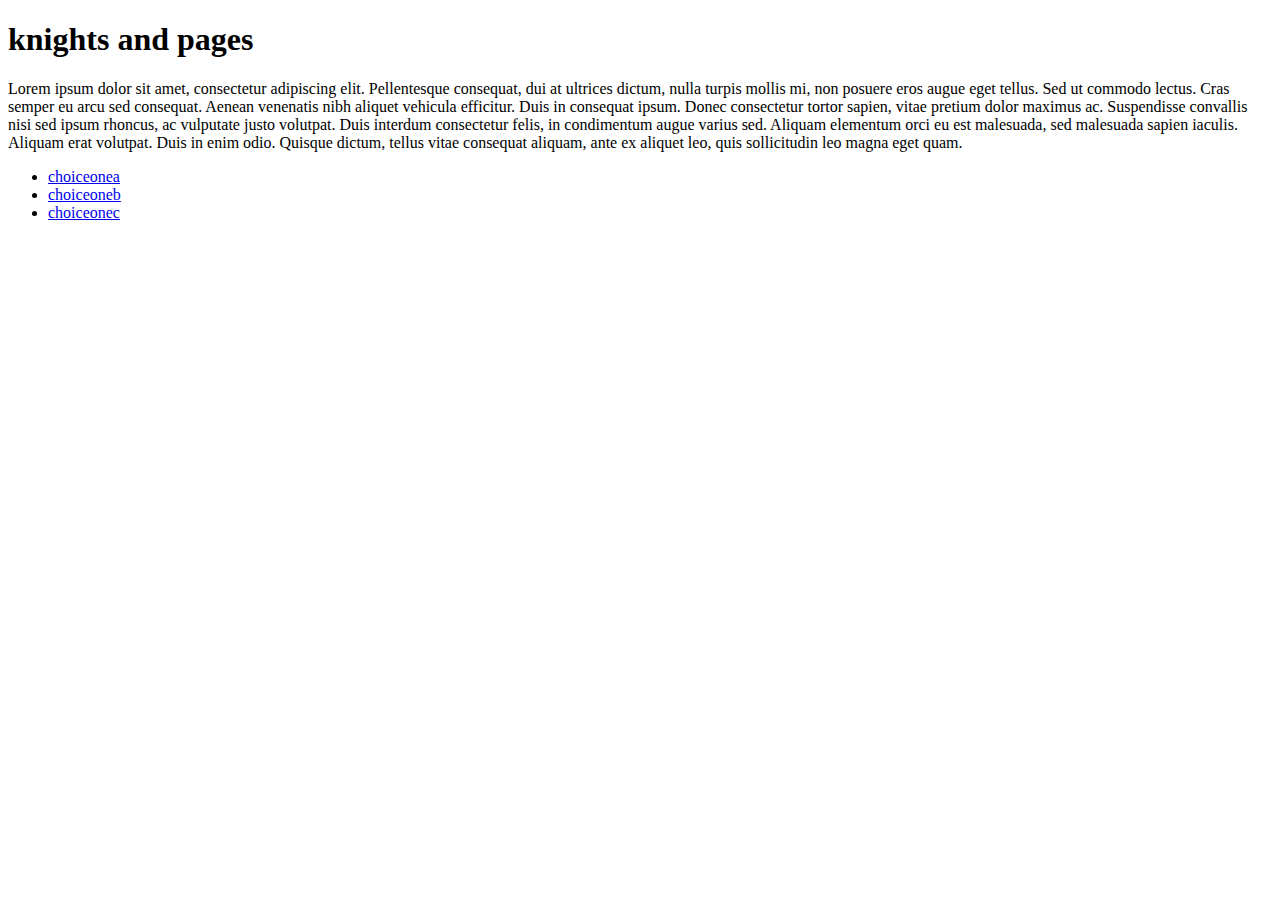
==== index.html @ 91496182 "firstcommit" ====
<!DOCTYPE html>
<html>
  <head>
    <meta charset="utf-8">
    <title> knights and pages</title>


  </head>
  <body>

    <h1> knights and pages</h1>
    <p> Lorem ipsum dolor sit amet, consectetur adipiscing elit. Pellentesque consequat, dui at ultrices dictum, nulla turpis mollis mi, non posuere eros augue eget tellus. Sed ut commodo lectus. Cras semper eu arcu sed consequat. Aenean venenatis nibh aliquet vehicula efficitur. Duis in consequat ipsum. Donec consectetur tortor sapien, vitae pretium dolor maximus ac. Suspendisse convallis nisi sed ipsum rhoncus, ac vulputate justo volutpat. Duis interdum consectetur felis, in condimentum augue varius sed. Aliquam elementum orci eu est malesuada, sed malesuada sapien iaculis. Aliquam erat volutpat. Duis in enim odio. Quisque dictum, tellus vitae consequat aliquam, ante ex aliquet leo, quis sollicitudin leo magna eget quam.</p>


    <ul>
      <li><a href="choiceonea.html">choiceonea</a> </li>
      <li><a href="choiceoneb.html">choiceoneb</a> </li>
      <li><a href="choiceonec.html">choiceonec</a> </li>
    </ul>

  </body>
</html>
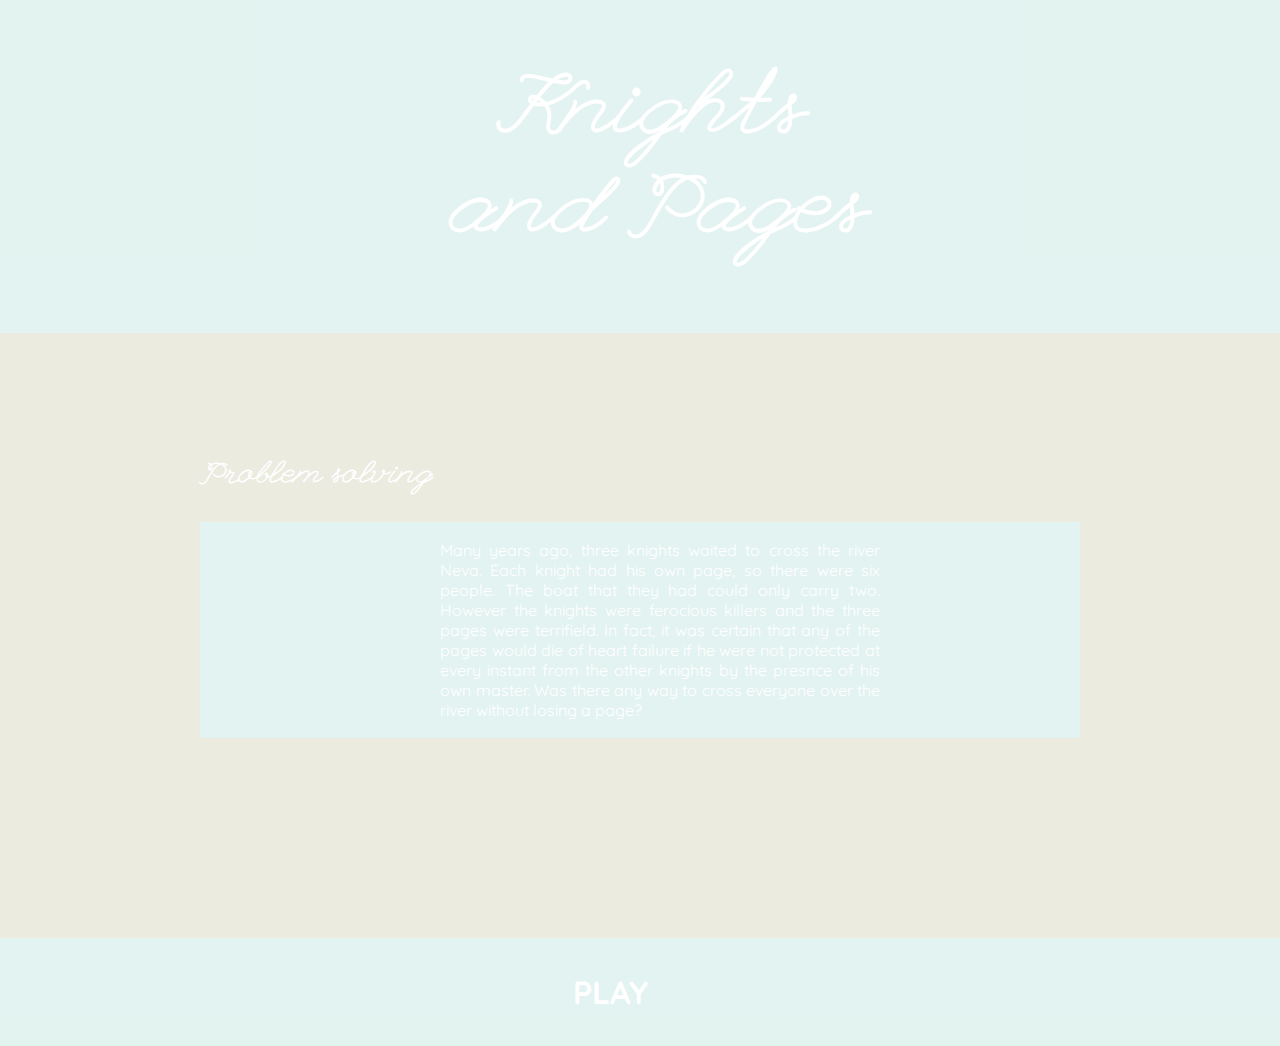
==== commit ed2a2f9b: "miseenligne2" ====
--- a/index.html
+++ b/index.html
@@ -2,21 +2,49 @@
 <html>
   <head>
     <meta charset="utf-8">
-    <title> knights and pages</title>
+    <title> KNIGHT AND PAGES</title>
+    <link rel="stylesheet" href="styles/main.css">
+  <link href="https://fonts.googleapis.com/css?family=League+Script|Quicksand" rel="stylesheet">
+
+  </head>
 
 
-  </head>
-  <body>
-
-    <h1> knights and pages</h1>
-    <p> Lorem ipsum dolor sit amet, consectetur adipiscing elit. Pellentesque consequat, dui at ultrices dictum, nulla turpis mollis mi, non posuere eros augue eget tellus. Sed ut commodo lectus. Cras semper eu arcu sed consequat. Aenean venenatis nibh aliquet vehicula efficitur. Duis in consequat ipsum. Donec consectetur tortor sapien, vitae pretium dolor maximus ac. Suspendisse convallis nisi sed ipsum rhoncus, ac vulputate justo volutpat. Duis interdum consectetur felis, in condimentum augue varius sed. Aliquam elementum orci eu est malesuada, sed malesuada sapien iaculis. Aliquam erat volutpat. Duis in enim odio. Quisque dictum, tellus vitae consequat aliquam, ante ex aliquet leo, quis sollicitudin leo magna eget quam.</p>
+<section id=images>
 
 
-    <ul>
-      <li><a href="choiceonea.html">choiceonea</a> </li>
-      <li><a href="choiceoneb.html">choiceoneb</a> </li>
-      <li><a href="choiceonec.html">choiceonec</a> </li>
-    </ul>
+
+  <body>
+<section id="bloctexte">
+<h1>Knights and Pages</h1></section>
+
+
+
+  <section id="bio">
+    <h2> Problem solving</h2>
+<section id="bloctexte">    <p> Many years ago, three knights waited to cross the river Neva. Each knight had his own page, so there were six people.
+    The boat that they had could only carry two.
+
+  However the knights were ferocious killers and the three pages were terrifield. In fact, it was certain that any of the pages would die of heart failure if he were not protected at every instant from the other knights by the presnce of his own master.
+
+Was there any way to cross everyone over the river without losing a page? </p></section></section>
+
+
+
+
+
+<section id="play">
+
+
+<ul>
+  <h3> <a href="PLAY.html">PLAY</a> </h3>
+
+</section>
+
+</section>
+
+
+
+
 
   </body>
 </html>
--- a/styles/main.css
+++ b/styles/main.css
@@ -0,0 +1,123 @@
+
+
+
+body
+{ background-color: #ebebe0;
+color : #ffffff;
+font-family: 'League Script', bold;
+background-image:url('images/riviere.jpg');
+margin:0;
+
+}
+
+h1 {
+font-size: 90px;
+text-align: center;
+  padding-left: 200px;
+padding-right: 200px;
+padding-top: 5px;
+padding-bottom: 5px;}
+
+
+h2
+{font-family: 'Quicksand', sans-serif;
+font-size: 1,2em;
+}
+
+p
+{font-family: 'Quicksand', sans-serif;
+
+
+}
+
+h3{
+  font-family: 'Quicksand', sans-serif;
+  font-size: 2em;
+  text-align: center;
+
+}
+
+
+
+#bio {
+padding-left: 200px;
+padding-right: 200px;
+padding-top: 100px;
+padding-bottom: 200px;
+text-align: justify;
+font-family: 'Quicksand', sans-serif;
+}
+
+
+
+#play {
+
+  padding-left: 100px;
+  padding-right: 200px;
+  padding-top: 2px;
+  padding-bottom: 2px;
+  border-top: 0px solid #ffffff;
+  border-bottom: 0,2px solid #ffffff;
+      border-left: 0,2px solid #ffffff;
+      border-right: 0,2px solid #ffffff;
+  border-radius: 0px 0px 0px 0px;
+  background-color: #ffffff;
+    background: rgba(221,249,251,0.6);
+}
+
+
+#comp {
+  background:#12717B;
+  color: #F4FDFE;  }
+
+  #bloctexte
+  {padding-left: 240px;
+  padding-right: 200px;
+  padding-top: 2px;
+  padding-bottom: 2px;
+  border-top: 0px solid #ffffff;
+  border-bottom: 0,2px solid #ffffff;
+      border-left: 0,2px solid #ffffff;
+      border-right: 0,2px solid #ffffff;
+  border-radius: 0px 0px 0px 0px;
+  background-color: #ffffff;
+    background: rgba(221,249,251,0.6);}
+
+
+  h4 {
+font-family: 'Quicksand', sans-serif;
+font-style: italic;
+font-size: 12px;
+
+  }
+
+  h2 {
+  font-family: 'League Script', cursive;
+    font-size: 2em;
+
+  }
+
+  .comp-section-content {
+    display: flex;
+    justify-content: space-around;}
+
+
+
+.comp-content {
+font-family: 'League Script', cursive;
+    margin: 20px;
+    width: auto;
+    background-color: #cfe3e9;
+    padding: 1em;
+    display: block;
+padding: 1em;
+float: right;
+}
+
+
+a
+{
+color: white;
+text-decoration: none;
+text-align: center;
+}
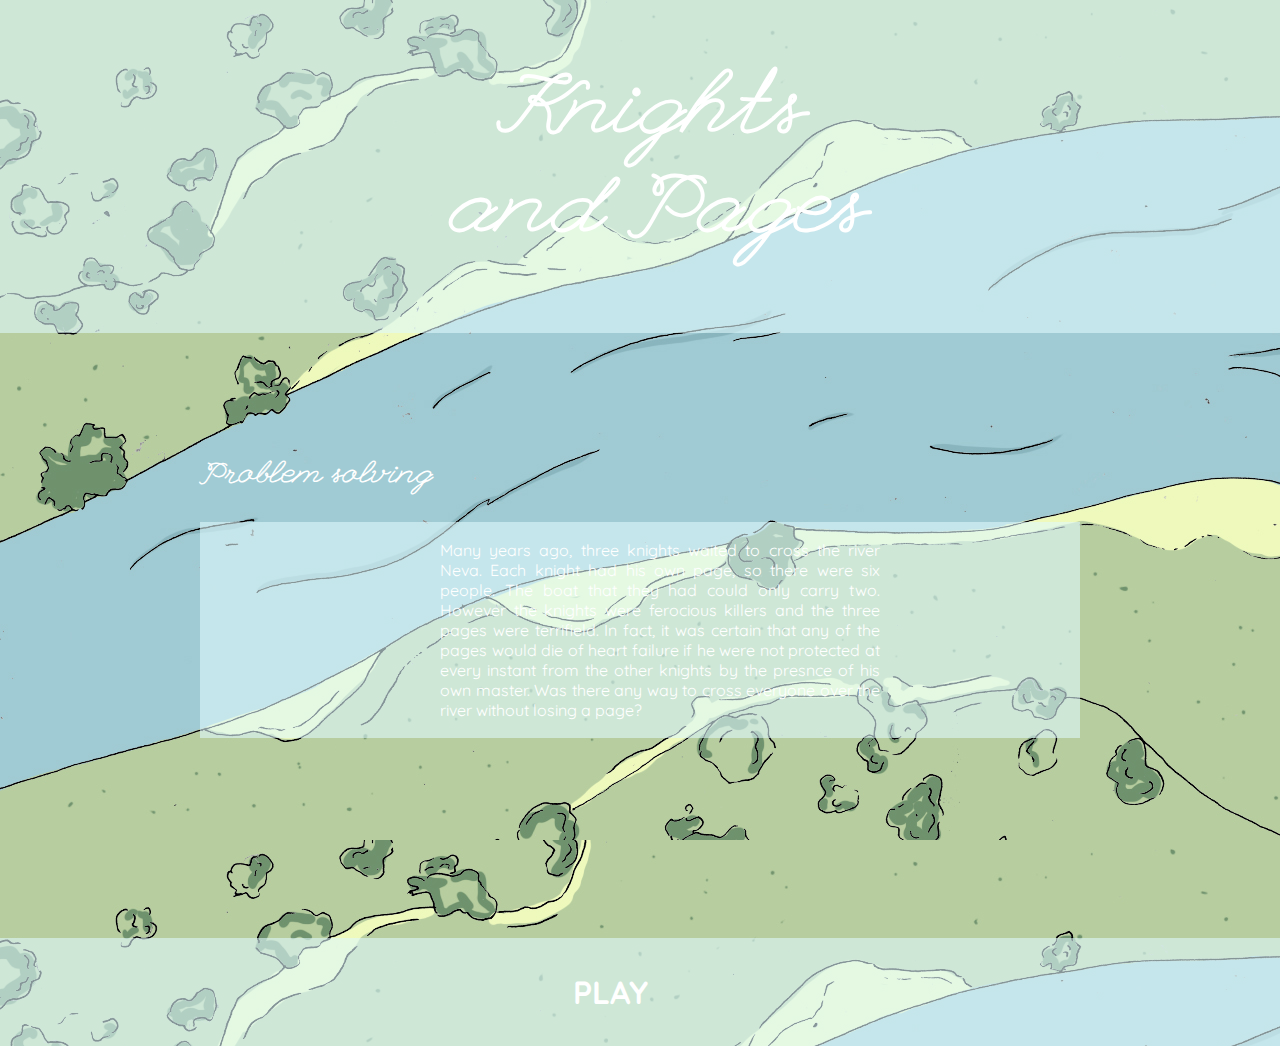
==== commit b4ce4c13: "modif" ====
--- a/index.html
+++ b/index.html
@@ -36,7 +36,7 @@
 
 
 <ul>
-  <h3> <a href="PLAY.html">PLAY</a> </h3>
+  <h3> <a href="play.html">PLAY</a> </h3>
 
 </section>
 
--- a/styles/main.css
+++ b/styles/main.css
@@ -5,7 +5,7 @@
 { background-color: #ebebe0;
 color : #ffffff;
 font-family: 'League Script', bold;
-background-image:url('images/riviere.jpg');
+background-image:url('images/river.jpg');
 margin:0;
 
 }
